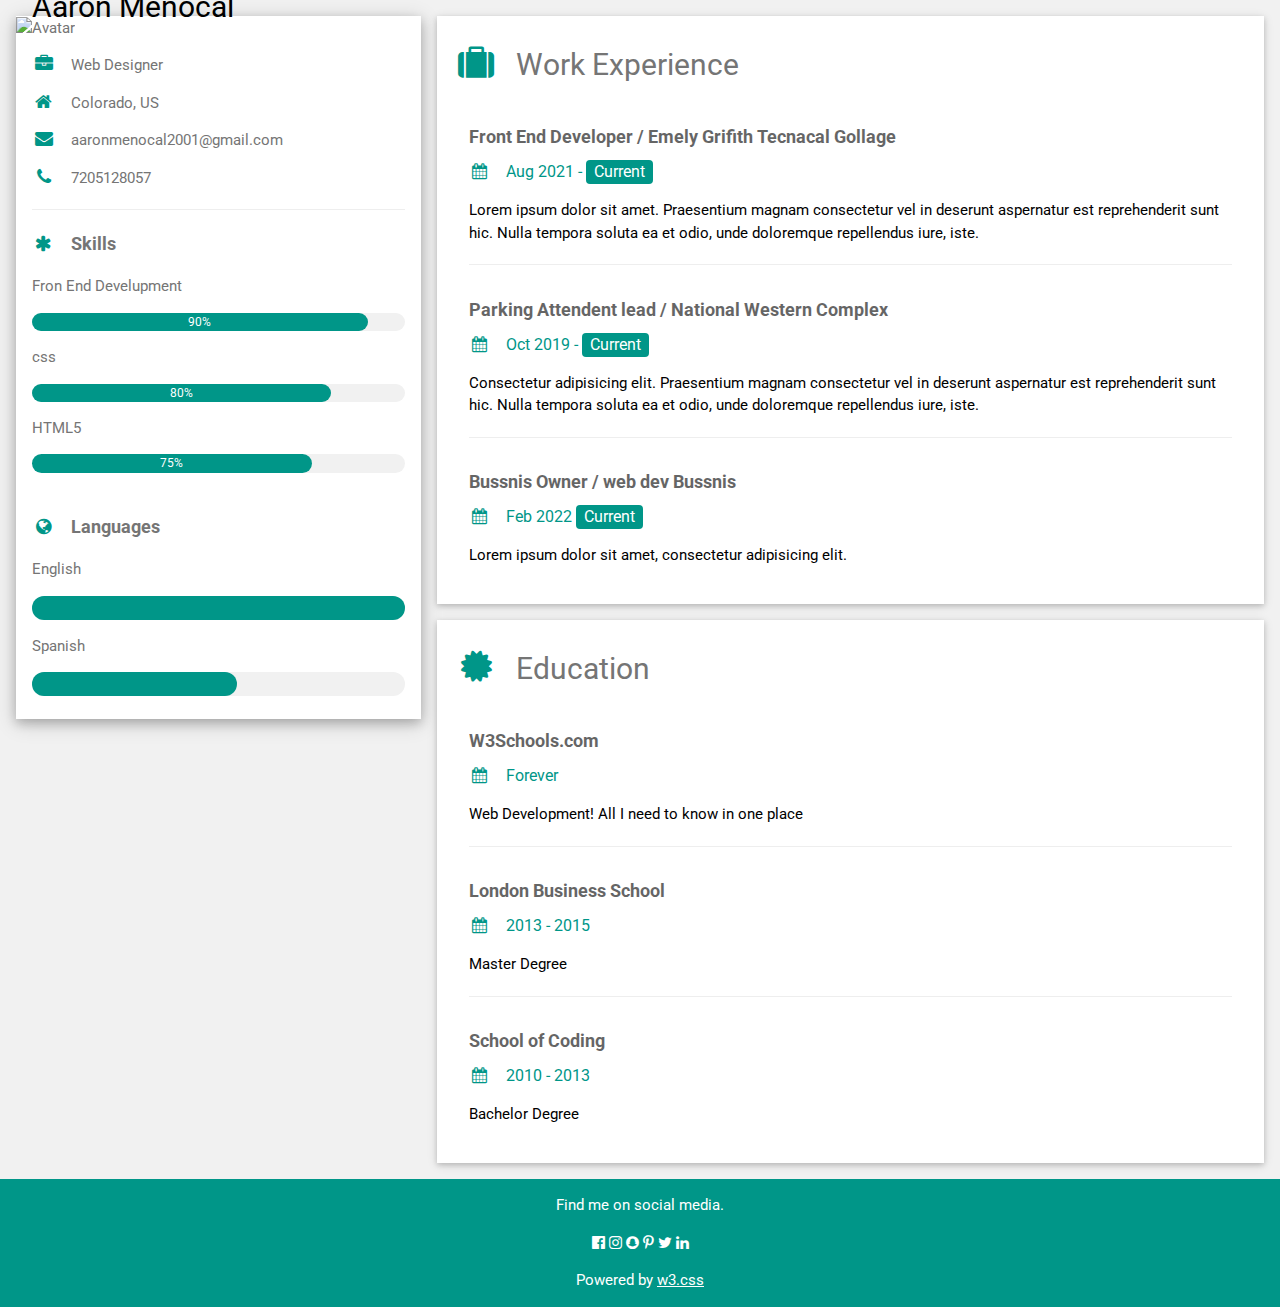
==== index.html @ d0caed88 "added content" ====
<!DOCTYPE html>
<html lang="en">
<head>
    <meta charset="UTF-8">
    <meta name="viewport" content="width=device-width, initial-scale=1">
<link rel="stylesheet" href="https://www.w3schools.com/w3css/4/w3.css">
<link rel='stylesheet' href='https://fonts.googleapis.com/css?family=Roboto'>
<link rel="stylesheet" href="https://cdnjs.cloudflare.com/ajax/libs/font-awesome/4.7.0/css/font-awesome.min.css">
<style>
html,body,h1,h2,h3,h4,h5,h6 {font-family: "Roboto", sans-serif}
</style>
    <meta http-equiv="X-UA-Compatible" content="IE=edge">
    <meta name="viewport" content="width=device-width, initial-scale=1.0">
    <title>Document</title>
</head>
<body>
    <body class="w3-light-grey">

        <!-- Page Container -->
        <div class="w3-content w3-margin-top" style="max-width:1400px;">
        
          <!-- The Grid -->
          <div class="w3-row-padding">
          
            <!-- Left Column -->
            <div class="w3-third">
            
              <div class="w3-white w3-text-grey w3-card-4">
                <div class="w3-display-container">
                  <img src="/w3images/avatar_hat.jpg" style="width:100%" alt="Avatar">
                  <div class="w3-display-bottomleft w3-container w3-text-black">
                    <h2>Aaron Menocal</h2>
                  </div>
                </div>
                <div class="w3-container">
                  <p><i class="fa fa-briefcase fa-fw w3-margin-right w3-large w3-text-teal"></i>Web Designer</p>
                  <p><i class="fa fa-home fa-fw w3-margin-right w3-large w3-text-teal"></i>Colorado, US</p>
                  <p><i class="fa fa-envelope fa-fw w3-margin-right w3-large w3-text-teal"></i>aaronmenocal2001@gmail.com</p>
                  <p><i class="fa fa-phone fa-fw w3-margin-right w3-large w3-text-teal"></i>7205128057</p>
                  <hr>
        
                  <p class="w3-large"><b><i class="fa fa-asterisk fa-fw w3-margin-right w3-text-teal"></i>Skills</b></p>
                  <p>Fron End Develupment</p>
                  <div class="w3-light-grey w3-round-xlarge w3-small">
                    <div class="w3-container w3-center w3-round-xlarge w3-teal" style="width:90%">90%</div>
                  </div>
                  <p>css</p>
                  <div class="w3-light-grey w3-round-xlarge w3-small">
                    <div class="w3-container w3-center w3-round-xlarge w3-teal" style="width:80%">
                      <div class="w3-center w3-text-white">80%</div>
                    </div>
                  </div>
                  <p>HTML5</p>
                  <div class="w3-light-grey w3-round-xlarge w3-small">
                    <div class="w3-container w3-center w3-round-xlarge w3-teal" style="width:75%">75%</div>
                  </div>
                  <!-- <p>Media</p>
                  <div class="w3-light-grey w3-round-xlarge w3-small">
                    <div class="w3-container w3-center w3-round-xlarge w3-teal" style="width:50%">50%</div>
                  </div> -->
                  <br>
        
                  <p class="w3-large w3-text-theme"><b><i class="fa fa-globe fa-fw w3-margin-right w3-text-teal"></i>Languages</b></p>
                  <p>English</p>
                  <div class="w3-light-grey w3-round-xlarge">
                    <div class="w3-round-xlarge w3-teal" style="height:24px;width:100%"></div>
                  </div>
                  <p>Spanish</p>
                  <div class="w3-light-grey w3-round-xlarge">
                    <div class="w3-round-xlarge w3-teal" style="height:24px;width:55%"></div>
                  </div>
                  <!-- <p>German</p>
                  <div class="w3-light-grey w3-round-xlarge">
                    <div class="w3-round-xlarge w3-teal" style="height:24px;width:25%"></div>
                  </div> -->
                  <br>
                </div>
              </div><br>
        
            <!-- End Left Column -->
            </div>
        
            <!-- Right Column -->
            <div class="w3-twothird">
            
              <div class="w3-container w3-card w3-white w3-margin-bottom">
                <h2 class="w3-text-grey w3-padding-16"><i class="fa fa-suitcase fa-fw w3-margin-right w3-xxlarge w3-text-teal"></i>Work Experience</h2>
                <div class="w3-container">
                  <h5 class="w3-opacity"><b>Front End Developer / Emely Grifith Tecnacal Gollage</b></h5>
                  <h6 class="w3-text-teal"><i class="fa fa-calendar fa-fw w3-margin-right"></i>Aug 2021 - <span class="w3-tag w3-teal w3-round">Current</span></h6>
                  <p>Lorem ipsum dolor sit amet. Praesentium magnam consectetur vel in deserunt aspernatur est reprehenderit sunt hic. Nulla tempora soluta ea et odio, unde doloremque repellendus iure, iste.</p>
                  <hr>
                </div>
                <div class="w3-container">
                  <h5 class="w3-opacity"><b>Parking Attendent lead / National Western Complex</b></h5>
                  <h6 class="w3-text-teal"><i class="fa fa-calendar fa-fw w3-margin-right"></i>Oct 2019 - <span class="w3-tag w3-teal w3-round">Current</span></h6>
                  <p>Consectetur adipisicing elit. Praesentium magnam consectetur vel in deserunt aspernatur est reprehenderit sunt hic. Nulla tempora soluta ea et odio, unde doloremque repellendus iure, iste.</p>
                  <hr>
                </div>
                <div class="w3-container">
                  <h5 class="w3-opacity"><b>Bussnis Owner / web dev Bussnis</b></h5>
                  <h6 class="w3-text-teal"><i class="fa fa-calendar fa-fw w3-margin-right"></i>Feb 2022 <span class="w3-tag w3-teal w3-round">Current</span></h6>
                  <p>Lorem ipsum dolor sit amet, consectetur adipisicing elit. </p><br>
                </div>
              </div>
        
              <div class="w3-container w3-card w3-white">
                <h2 class="w3-text-grey w3-padding-16"><i class="fa fa-certificate fa-fw w3-margin-right w3-xxlarge w3-text-teal"></i>Education</h2>
                <div class="w3-container">
                  <h5 class="w3-opacity"><b>W3Schools.com</b></h5>
                  <h6 class="w3-text-teal"><i class="fa fa-calendar fa-fw w3-margin-right"></i>Forever</h6>
                  <p>Web Development! All I need to know in one place</p>
                  <hr>
                </div>
                <div class="w3-container">
                  <h5 class="w3-opacity"><b>London Business School</b></h5>
                  <h6 class="w3-text-teal"><i class="fa fa-calendar fa-fw w3-margin-right"></i>2013 - 2015</h6>
                  <p>Master Degree</p>
                  <hr>
                </div>
                <div class="w3-container">
                  <h5 class="w3-opacity"><b>School of Coding</b></h5>
                  <h6 class="w3-text-teal"><i class="fa fa-calendar fa-fw w3-margin-right"></i>2010 - 2013</h6>
                  <p>Bachelor Degree</p><br>
                </div>
              </div>
        
            <!-- End Right Column -->
            </div>
            
          <!-- End Grid -->
          </div>
          
          <!-- End Page Container -->
        </div>
        
        <footer class="w3-container w3-teal w3-center w3-margin-top">
          <p>Find me on social media.</p>
          <i class="fa fa-facebook-official w3-hover-opacity"></i>
          <i class="fa fa-instagram w3-hover-opacity"></i>
          <i class="fa fa-snapchat w3-hover-opacity"></i>
          <i class="fa fa-pinterest-p w3-hover-opacity"></i>
          <i class="fa fa-twitter w3-hover-opacity"></i>
          <i class="fa fa-linkedin w3-hover-opacity"></i>
          <p>Powered by <a href="https://www.w3schools.com/w3css/default.asp" target="_blank">w3.css</a></p>
        </footer>
</body>
</html>
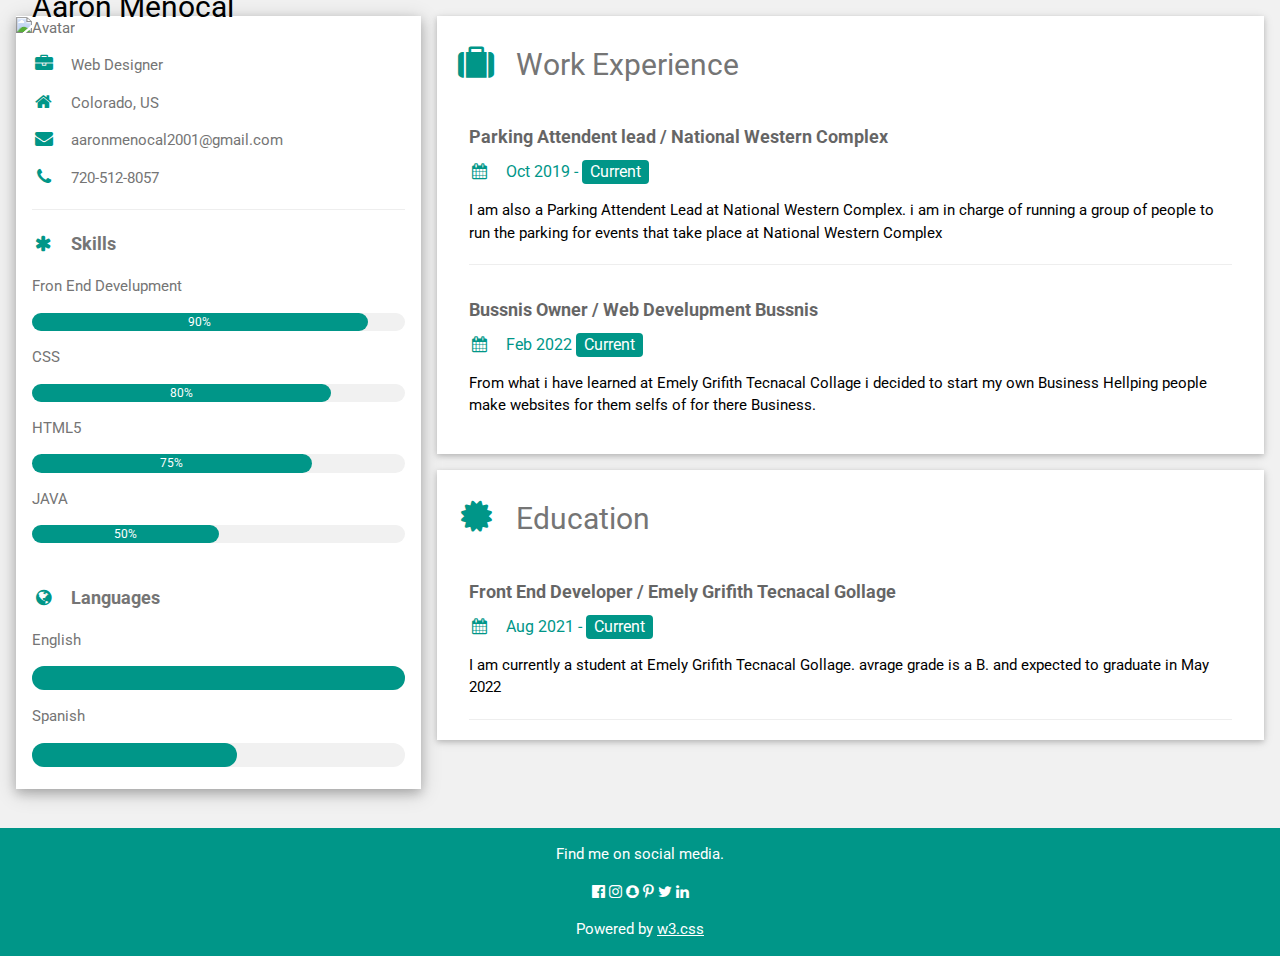
==== commit 454f1627: "add content" ====
--- a/index.html
+++ b/index.html
@@ -36,7 +36,7 @@
                   <p><i class="fa fa-briefcase fa-fw w3-margin-right w3-large w3-text-teal"></i>Web Designer</p>
                   <p><i class="fa fa-home fa-fw w3-margin-right w3-large w3-text-teal"></i>Colorado, US</p>
                   <p><i class="fa fa-envelope fa-fw w3-margin-right w3-large w3-text-teal"></i>aaronmenocal2001@gmail.com</p>
-                  <p><i class="fa fa-phone fa-fw w3-margin-right w3-large w3-text-teal"></i>7205128057</p>
+                  <p><i class="fa fa-phone fa-fw w3-margin-right w3-large w3-text-teal"></i>720-512-8057</p>
                   <hr>
         
                   <p class="w3-large"><b><i class="fa fa-asterisk fa-fw w3-margin-right w3-text-teal"></i>Skills</b></p>
@@ -44,7 +44,7 @@
                   <div class="w3-light-grey w3-round-xlarge w3-small">
                     <div class="w3-container w3-center w3-round-xlarge w3-teal" style="width:90%">90%</div>
                   </div>
-                  <p>css</p>
+                  <p>CSS</p>
                   <div class="w3-light-grey w3-round-xlarge w3-small">
                     <div class="w3-container w3-center w3-round-xlarge w3-teal" style="width:80%">
                       <div class="w3-center w3-text-white">80%</div>
@@ -54,10 +54,10 @@
                   <div class="w3-light-grey w3-round-xlarge w3-small">
                     <div class="w3-container w3-center w3-round-xlarge w3-teal" style="width:75%">75%</div>
                   </div>
-                  <!-- <p>Media</p>
+                  <p>JAVA</p>
                   <div class="w3-light-grey w3-round-xlarge w3-small">
                     <div class="w3-container w3-center w3-round-xlarge w3-teal" style="width:50%">50%</div>
-                  </div> -->
+                  </div>
                   <br>
         
                   <p class="w3-large w3-text-theme"><b><i class="fa fa-globe fa-fw w3-margin-right w3-text-teal"></i>Languages</b></p>
@@ -85,34 +85,34 @@
             
               <div class="w3-container w3-card w3-white w3-margin-bottom">
                 <h2 class="w3-text-grey w3-padding-16"><i class="fa fa-suitcase fa-fw w3-margin-right w3-xxlarge w3-text-teal"></i>Work Experience</h2>
-                <div class="w3-container">
+                <!-- <div class="w3-container">
                   <h5 class="w3-opacity"><b>Front End Developer / Emely Grifith Tecnacal Gollage</b></h5>
                   <h6 class="w3-text-teal"><i class="fa fa-calendar fa-fw w3-margin-right"></i>Aug 2021 - <span class="w3-tag w3-teal w3-round">Current</span></h6>
-                  <p>Lorem ipsum dolor sit amet. Praesentium magnam consectetur vel in deserunt aspernatur est reprehenderit sunt hic. Nulla tempora soluta ea et odio, unde doloremque repellendus iure, iste.</p>
+                  <p>I am currently a student at Emely Grifith Tecnacal Gollage. avrage grade is a B. and expected to graduate in May 2022 </p>
+                  <hr>
+                </div> -->
+                <div class="w3-container">
+                  <h5 class="w3-opacity"><b>Parking Attendent lead / National Western Complex</b></h5>
+                  <h6 class="w3-text-teal"><i class="fa fa-calendar fa-fw w3-margin-right"></i>Oct 2019 - <span class="w3-tag w3-teal w3-round">Current</span></h6>
+                  <p>I am also a Parking Attendent Lead at  National Western Complex. i am in charge of running a group of people to run the parking for events that take place at National Western Complex  </p>
                   <hr>
                 </div>
                 <div class="w3-container">
-                  <h5 class="w3-opacity"><b>Parking Attendent lead / National Western Complex</b></h5>
-                  <h6 class="w3-text-teal"><i class="fa fa-calendar fa-fw w3-margin-right"></i>Oct 2019 - <span class="w3-tag w3-teal w3-round">Current</span></h6>
-                  <p>Consectetur adipisicing elit. Praesentium magnam consectetur vel in deserunt aspernatur est reprehenderit sunt hic. Nulla tempora soluta ea et odio, unde doloremque repellendus iure, iste.</p>
-                  <hr>
-                </div>
-                <div class="w3-container">
-                  <h5 class="w3-opacity"><b>Bussnis Owner / web dev Bussnis</b></h5>
+                  <h5 class="w3-opacity"><b>Bussnis Owner / Web Develupment Bussnis</b></h5>
                   <h6 class="w3-text-teal"><i class="fa fa-calendar fa-fw w3-margin-right"></i>Feb 2022 <span class="w3-tag w3-teal w3-round">Current</span></h6>
-                  <p>Lorem ipsum dolor sit amet, consectetur adipisicing elit. </p><br>
+                  <p>From what i have learned at Emely Grifith Tecnacal Collage i decided to start my own Business Hellping people make websites for them selfs of for there Business. </p><br>
                 </div>
               </div>
         
               <div class="w3-container w3-card w3-white">
                 <h2 class="w3-text-grey w3-padding-16"><i class="fa fa-certificate fa-fw w3-margin-right w3-xxlarge w3-text-teal"></i>Education</h2>
                 <div class="w3-container">
-                  <h5 class="w3-opacity"><b>W3Schools.com</b></h5>
-                  <h6 class="w3-text-teal"><i class="fa fa-calendar fa-fw w3-margin-right"></i>Forever</h6>
-                  <p>Web Development! All I need to know in one place</p>
+                  <h5 class="w3-opacity"><b>Front End Developer / Emely Grifith Tecnacal Gollage</b></h5>
+                  <h6 class="w3-text-teal"><i class="fa fa-calendar fa-fw w3-margin-right"></i>Aug 2021 - <span class="w3-tag w3-teal w3-round">Current</span></h6>
+                  <p>I am currently a student at Emely Grifith Tecnacal Gollage. avrage grade is a B. and expected to graduate in May 2022 </p>
                   <hr>
                 </div>
-                <div class="w3-container">
+                <!-- <div class="w3-container">
                   <h5 class="w3-opacity"><b>London Business School</b></h5>
                   <h6 class="w3-text-teal"><i class="fa fa-calendar fa-fw w3-margin-right"></i>2013 - 2015</h6>
                   <p>Master Degree</p>
@@ -122,7 +122,7 @@
                   <h5 class="w3-opacity"><b>School of Coding</b></h5>
                   <h6 class="w3-text-teal"><i class="fa fa-calendar fa-fw w3-margin-right"></i>2010 - 2013</h6>
                   <p>Bachelor Degree</p><br>
-                </div>
+                </div> -->
               </div>
         
             <!-- End Right Column -->
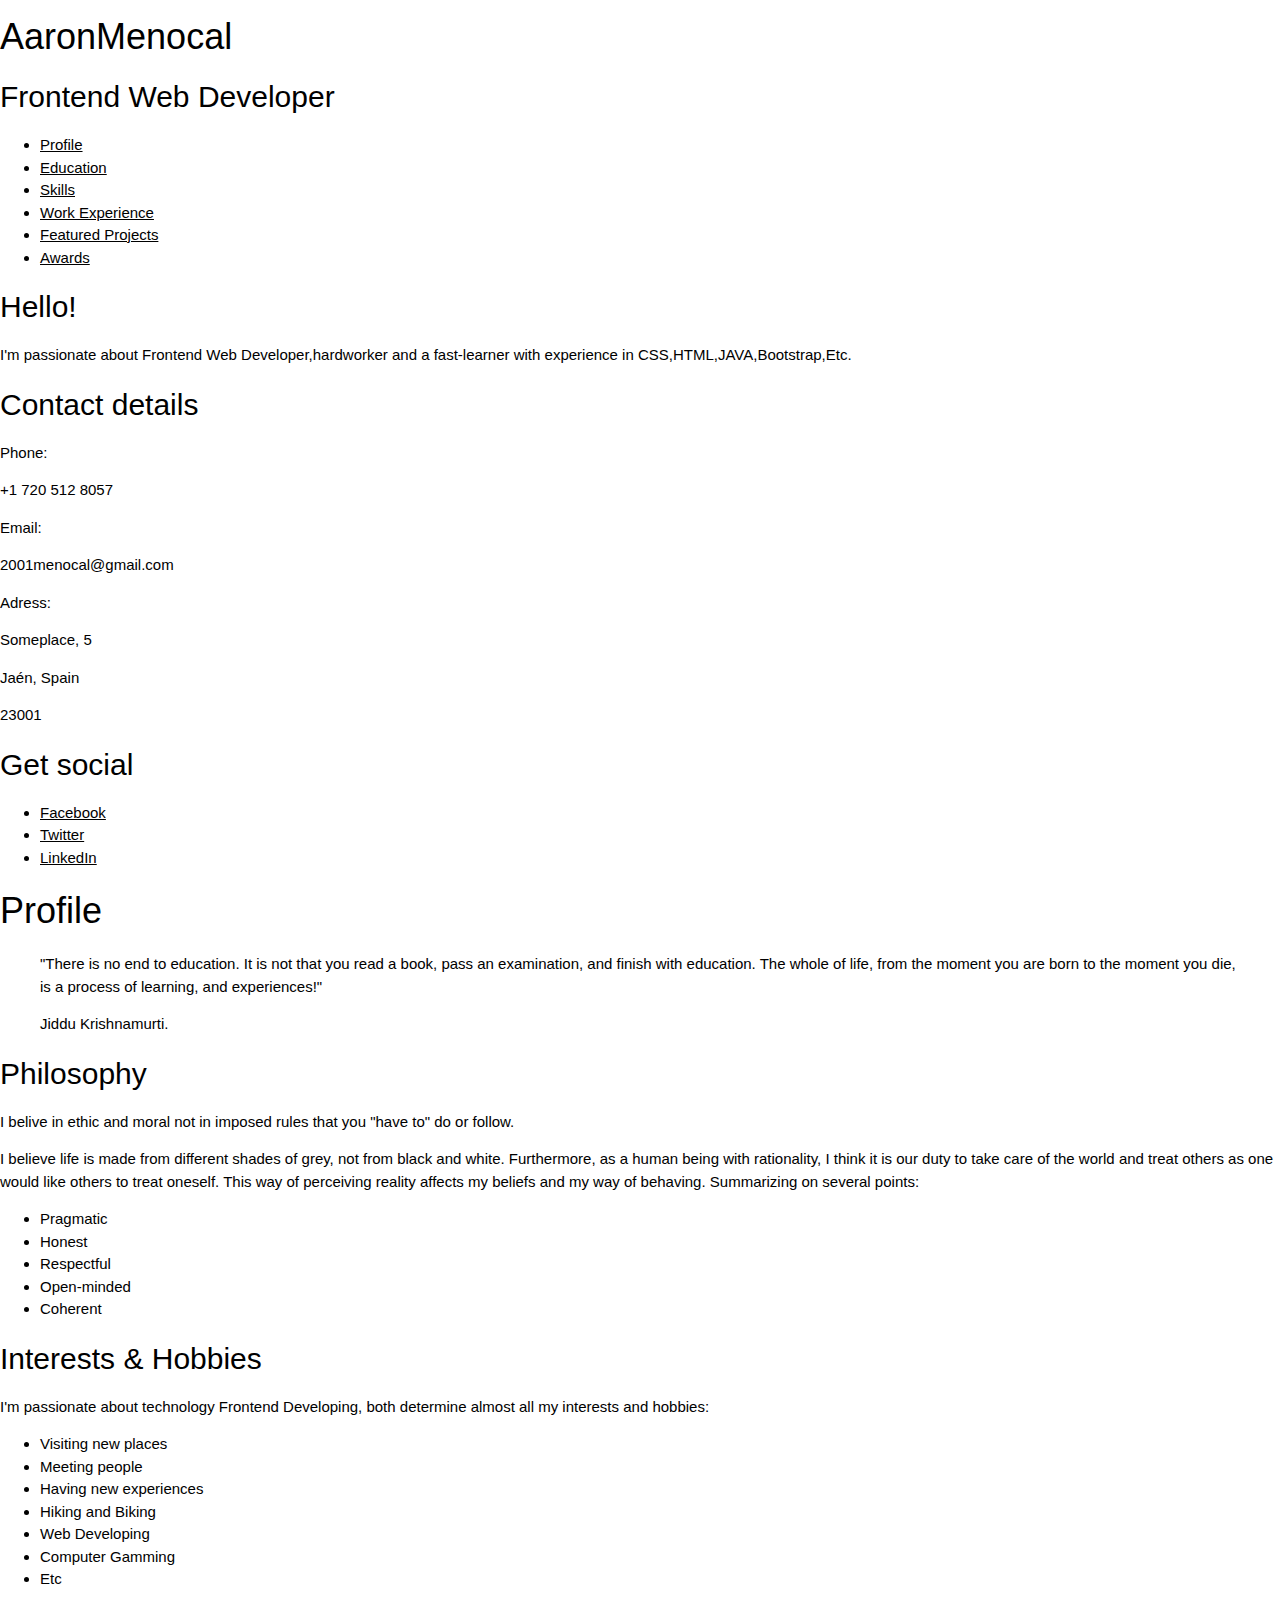
==== commit 42a8328d: "add" ====
--- a/index.html
+++ b/index.html
@@ -6,143 +6,129 @@
 <link rel="stylesheet" href="https://www.w3schools.com/w3css/4/w3.css">
 <link rel='stylesheet' href='https://fonts.googleapis.com/css?family=Roboto'>
 <link rel="stylesheet" href="https://cdnjs.cloudflare.com/ajax/libs/font-awesome/4.7.0/css/font-awesome.min.css">
-<style>
+<link rel="stylesheet" href="style.css">
+<link href='https://fonts.googleapis.com/css?family=Lato:300,300italic,400,400italic' rel='stylesheet' type='text/css'>
+<!-- <style>
 html,body,h1,h2,h3,h4,h5,h6 {font-family: "Roboto", sans-serif}
-</style>
+</style> -->
     <meta http-equiv="X-UA-Compatible" content="IE=edge">
     <meta name="viewport" content="width=device-width, initial-scale=1.0">
     <title>Document</title>
 </head>
 <body>
-    <body class="w3-light-grey">
+  <link href='https://fonts.googleapis.com/css?family=Lato:300,300italic,400,400italic' rel='stylesheet' type='text/css'>
 
-        <!-- Page Container -->
-        <div class="w3-content w3-margin-top" style="max-width:1400px;">
-        
-          <!-- The Grid -->
-          <div class="w3-row-padding">
-          
-            <!-- Left Column -->
-            <div class="w3-third">
-            
-              <div class="w3-white w3-text-grey w3-card-4">
-                <div class="w3-display-container">
-                  <img src="/w3images/avatar_hat.jpg" style="width:100%" alt="Avatar">
-                  <div class="w3-display-bottomleft w3-container w3-text-black">
-                    <h2>Aaron Menocal</h2>
-                  </div>
-                </div>
-                <div class="w3-container">
-                  <p><i class="fa fa-briefcase fa-fw w3-margin-right w3-large w3-text-teal"></i>Web Designer</p>
-                  <p><i class="fa fa-home fa-fw w3-margin-right w3-large w3-text-teal"></i>Colorado, US</p>
-                  <p><i class="fa fa-envelope fa-fw w3-margin-right w3-large w3-text-teal"></i>aaronmenocal2001@gmail.com</p>
-                  <p><i class="fa fa-phone fa-fw w3-margin-right w3-large w3-text-teal"></i>720-512-8057</p>
-                  <hr>
-        
-                  <p class="w3-large"><b><i class="fa fa-asterisk fa-fw w3-margin-right w3-text-teal"></i>Skills</b></p>
-                  <p>Fron End Develupment</p>
-                  <div class="w3-light-grey w3-round-xlarge w3-small">
-                    <div class="w3-container w3-center w3-round-xlarge w3-teal" style="width:90%">90%</div>
-                  </div>
-                  <p>CSS</p>
-                  <div class="w3-light-grey w3-round-xlarge w3-small">
-                    <div class="w3-container w3-center w3-round-xlarge w3-teal" style="width:80%">
-                      <div class="w3-center w3-text-white">80%</div>
-                    </div>
-                  </div>
-                  <p>HTML5</p>
-                  <div class="w3-light-grey w3-round-xlarge w3-small">
-                    <div class="w3-container w3-center w3-round-xlarge w3-teal" style="width:75%">75%</div>
-                  </div>
-                  <p>JAVA</p>
-                  <div class="w3-light-grey w3-round-xlarge w3-small">
-                    <div class="w3-container w3-center w3-round-xlarge w3-teal" style="width:50%">50%</div>
-                  </div>
-                  <br>
-        
-                  <p class="w3-large w3-text-theme"><b><i class="fa fa-globe fa-fw w3-margin-right w3-text-teal"></i>Languages</b></p>
-                  <p>English</p>
-                  <div class="w3-light-grey w3-round-xlarge">
-                    <div class="w3-round-xlarge w3-teal" style="height:24px;width:100%"></div>
-                  </div>
-                  <p>Spanish</p>
-                  <div class="w3-light-grey w3-round-xlarge">
-                    <div class="w3-round-xlarge w3-teal" style="height:24px;width:55%"></div>
-                  </div>
-                  <!-- <p>German</p>
-                  <div class="w3-light-grey w3-round-xlarge">
-                    <div class="w3-round-xlarge w3-teal" style="height:24px;width:25%"></div>
-                  </div> -->
-                  <br>
-                </div>
-              </div><br>
-        
-            <!-- End Left Column -->
-            </div>
-        
-            <!-- Right Column -->
-            <div class="w3-twothird">
-            
-              <div class="w3-container w3-card w3-white w3-margin-bottom">
-                <h2 class="w3-text-grey w3-padding-16"><i class="fa fa-suitcase fa-fw w3-margin-right w3-xxlarge w3-text-teal"></i>Work Experience</h2>
-                <!-- <div class="w3-container">
-                  <h5 class="w3-opacity"><b>Front End Developer / Emely Grifith Tecnacal Gollage</b></h5>
-                  <h6 class="w3-text-teal"><i class="fa fa-calendar fa-fw w3-margin-right"></i>Aug 2021 - <span class="w3-tag w3-teal w3-round">Current</span></h6>
-                  <p>I am currently a student at Emely Grifith Tecnacal Gollage. avrage grade is a B. and expected to graduate in May 2022 </p>
-                  <hr>
-                </div> -->
-                <div class="w3-container">
-                  <h5 class="w3-opacity"><b>Parking Attendent lead / National Western Complex</b></h5>
-                  <h6 class="w3-text-teal"><i class="fa fa-calendar fa-fw w3-margin-right"></i>Oct 2019 - <span class="w3-tag w3-teal w3-round">Current</span></h6>
-                  <p>I am also a Parking Attendent Lead at  National Western Complex. i am in charge of running a group of people to run the parking for events that take place at National Western Complex  </p>
-                  <hr>
-                </div>
-                <div class="w3-container">
-                  <h5 class="w3-opacity"><b>Bussnis Owner / Web Develupment Bussnis</b></h5>
-                  <h6 class="w3-text-teal"><i class="fa fa-calendar fa-fw w3-margin-right"></i>Feb 2022 <span class="w3-tag w3-teal w3-round">Current</span></h6>
-                  <p>From what i have learned at Emely Grifith Tecnacal Collage i decided to start my own Business Hellping people make websites for them selfs of for there Business. </p><br>
-                </div>
-              </div>
-        
-              <div class="w3-container w3-card w3-white">
-                <h2 class="w3-text-grey w3-padding-16"><i class="fa fa-certificate fa-fw w3-margin-right w3-xxlarge w3-text-teal"></i>Education</h2>
-                <div class="w3-container">
-                  <h5 class="w3-opacity"><b>Front End Developer / Emely Grifith Tecnacal Gollage</b></h5>
-                  <h6 class="w3-text-teal"><i class="fa fa-calendar fa-fw w3-margin-right"></i>Aug 2021 - <span class="w3-tag w3-teal w3-round">Current</span></h6>
-                  <p>I am currently a student at Emely Grifith Tecnacal Gollage. avrage grade is a B. and expected to graduate in May 2022 </p>
-                  <hr>
-                </div>
-                <!-- <div class="w3-container">
-                  <h5 class="w3-opacity"><b>London Business School</b></h5>
-                  <h6 class="w3-text-teal"><i class="fa fa-calendar fa-fw w3-margin-right"></i>2013 - 2015</h6>
-                  <p>Master Degree</p>
-                  <hr>
-                </div>
-                <div class="w3-container">
-                  <h5 class="w3-opacity"><b>School of Coding</b></h5>
-                  <h6 class="w3-text-teal"><i class="fa fa-calendar fa-fw w3-margin-right"></i>2010 - 2013</h6>
-                  <p>Bachelor Degree</p><br>
-                </div> -->
-              </div>
-        
-            <!-- End Right Column -->
-            </div>
-            
-          <!-- End Grid -->
+  <!-- MAIN CONTAINER -->
+      <div id="main_container">
+        <!-- HEADER -->
+        <div id="header">
+          <!-- LOGOTYPE/NAME -->
+          <div class="header_logotype_container">
+            <h1 class="logotype_name">Aaron<span class="purple">Menocal</span></h1>
+            <h2 class="logotype_occupation">Frontend Web Developer</h2>
+          </div>
+          <!-- MAIN MENU -->
+          <div class="header_menu_container">
+            <ul class="download_print_buttons horizontal_list">
+              <!-- <li><a href="#"><span class="icon entypo-download"></span>Download CV</a></li>
+              <li><a href="#"><span class="icon entypo-print"></span>Print CV</a></li> -->
+            </ul>
+            <div class="clear"></div>
+            <ul class="header_menu horizontal_list">
+              <li><a class="no_border purple" href="index.html">Profile</a></li>
+              <li><a href="education.html">Education</a></li>
+              <li><a href="skills.html">Skills</a></li>
+              <li><a href="workexp.html">Work Experience</a></li>
+              <li><a href="feature.html">Featured Projects</a></li>
+              <li><a href="#">Awards</a></li>
+            </ul>
+          </div>
+        </div>
+        <!-- LEFT COL -->
+        <div id="left_col">
+          <div class="profile_frame">
+            <div class="profile_picture"></div>
+            <!-- <img src="images/javier_latorre.jpg" alt="profile picture"> -->
+          </div>
+          <div class="hello_content">
+            <h2>Hello!</h2>
+            <p>I'm passionate about Frontend Web Developer,hardworker and a fast-learner with experience in CSS,HTML,JAVA,Bootstrap,Etc.</p>
+          </div>
+          <div class="contact_details_content">
+            <h2>Contact details</h2>
+            <p class="purple">Phone:</p>
+            <p>+1 720 512 8057</p>
+            <p class="purple">Email:</p>
+            <p>2001menocal@gmail.com</p>
+            <p class="purple">Adress:</p>
+            <p>Someplace, 5</p>
+            <p>Jaén, Spain</p>
+            <p>23001</p>
+          </div>
+          <div class="get_social_content">
+            <h2>Get social</h2>
+            <ul class="social_icons horizontal_list">
+              <li><a class="facebook" href="https://www.facebook.com/profile.php?viewas=100000686899395&id=100073383754857"><span class="entypo-facebook-circled"></span><span class="invisible">Facebook</span></a></li>
+              <li><a class="twitter" href="https://twitter.com/jlalovi"><span class="entypo-twitter-circled"></span><span class="invisible">Twitter</span></a></li>
+              <li><a class="linkedin" href="https://www.linkedin.com/in/jlalovi/en"><span class="entypo-linkedin-circled"></span><span class="invisible">LinkedIn</span></a></li>
+            </ul>
+          </div>
+        </div>
+        <!-- PROFILE CONTENT -->
+        <div id="content_container">				
+          <div class="block">
+            <h1>Profile</h1>
+            <blockquote class="profile_quote">
+              <p>"There is no end to education. It is not that you read a book, pass an examination, and finish with education. The whole of life, from the moment you are born to the moment you die, is a process of learning, and experiences!"</p>
+              <p>Jiddu Krishnamurti.</p>
+              <span class="entypo-quote"></span>
+            </blockquote>
           </div>
           
-          <!-- End Page Container -->
+          <div class="horizontal_line">
+            <div class="line_left"></div>
+            <div class="left_circle"></div>
+            <div class="central_circle"></div>
+            <div class="right_circle"></div>
+            <div class="line_right"></div>
+          </div>
+          <div class="block">
+            <h2>Philosophy</h2>
+            <p>I belive in ethic and moral not in imposed rules that you "have to" do or follow.</p>
+            <div class="philosophy_content">
+              <p>I believe life is made from different shades of grey, not from black and white. Furthermore, as a human being with rationality, I think it is our duty to take care of the world and treat others as one would like others to treat oneself. This way of perceiving reality affects my beliefs and my way of behaving. Summarizing on several points:</p>
+              <ul>
+                <li>Pragmatic</li>
+                <li>Honest</li>
+                <li>Respectful</li>
+                <li>Open-minded</li>
+                <li>Coherent</li>
+              </ul>
+              <div class="clear"></div>
+            </div>
+          </div>
+          <div class="horizontal_line">
+            <div class="line_left"></div>
+            <div class="left_circle"></div>
+            <div class="central_circle"></div>
+            <div class="right_circle"></div>
+            <div class="line_right"></div>
+          </div>
+          <div class="last block">
+            <h2>Interests & Hobbies</h2>
+            <p>I'm passionate about technology Frontend Developing, both determine almost all my interests and hobbies:</p>
+            <ul>
+              <li>Visiting new places</li>
+              <li>Meeting people</li>
+              <li>Having new experiences</li>
+              <li>Hiking and Biking</li>
+              <li>Web Developing</li>
+              <li>Computer Gamming</li>
+              <li>Etc</li>
+            </ul>
+          </div>
         </div>
-        
-        <footer class="w3-container w3-teal w3-center w3-margin-top">
-          <p>Find me on social media.</p>
-          <i class="fa fa-facebook-official w3-hover-opacity"></i>
-          <i class="fa fa-instagram w3-hover-opacity"></i>
-          <i class="fa fa-snapchat w3-hover-opacity"></i>
-          <i class="fa fa-pinterest-p w3-hover-opacity"></i>
-          <i class="fa fa-twitter w3-hover-opacity"></i>
-          <i class="fa fa-linkedin w3-hover-opacity"></i>
-          <p>Powered by <a href="https://www.w3schools.com/w3css/default.asp" target="_blank">w3.css</a></p>
-        </footer>
+        <div class="clear"></div>
+        <!-- FOOTER -->
 </body>
 </html>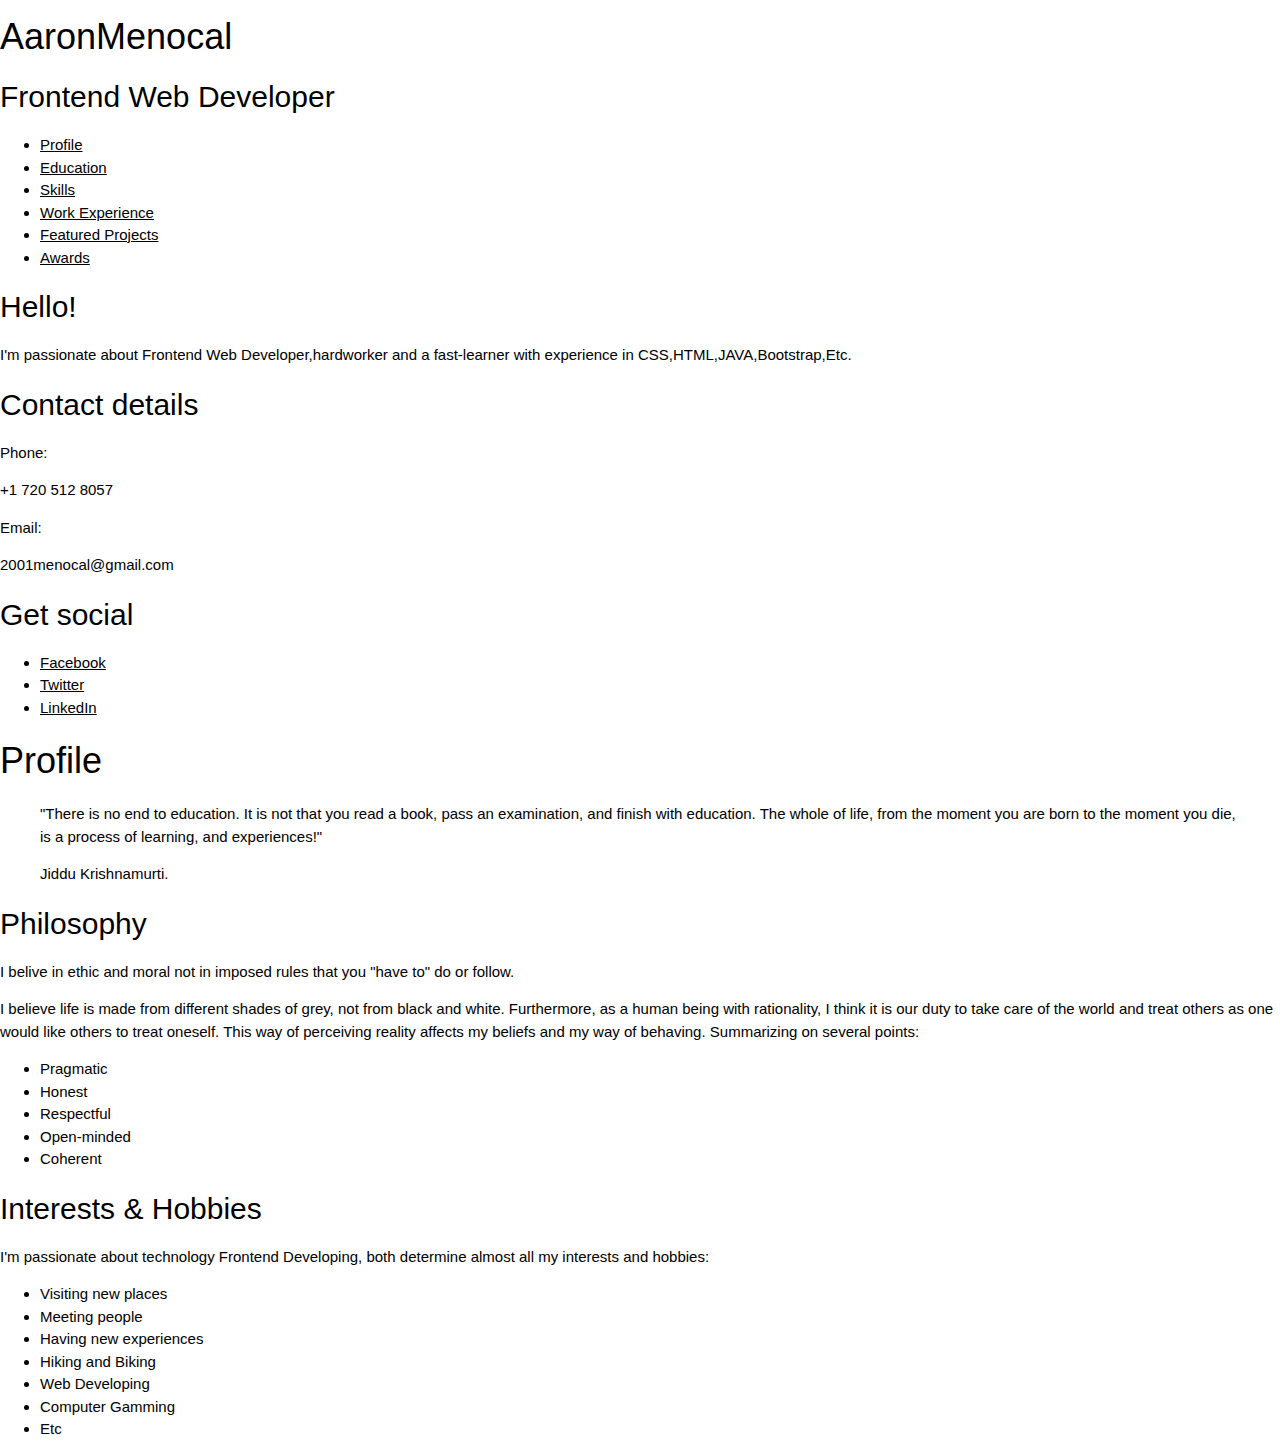
==== commit 97b54818: "add" ====
--- a/index.html
+++ b/index.html
@@ -60,10 +60,6 @@
             <p>+1 720 512 8057</p>
             <p class="purple">Email:</p>
             <p>2001menocal@gmail.com</p>
-            <p class="purple">Adress:</p>
-            <p>Someplace, 5</p>
-            <p>Jaén, Spain</p>
-            <p>23001</p>
           </div>
           <div class="get_social_content">
             <h2>Get social</h2>
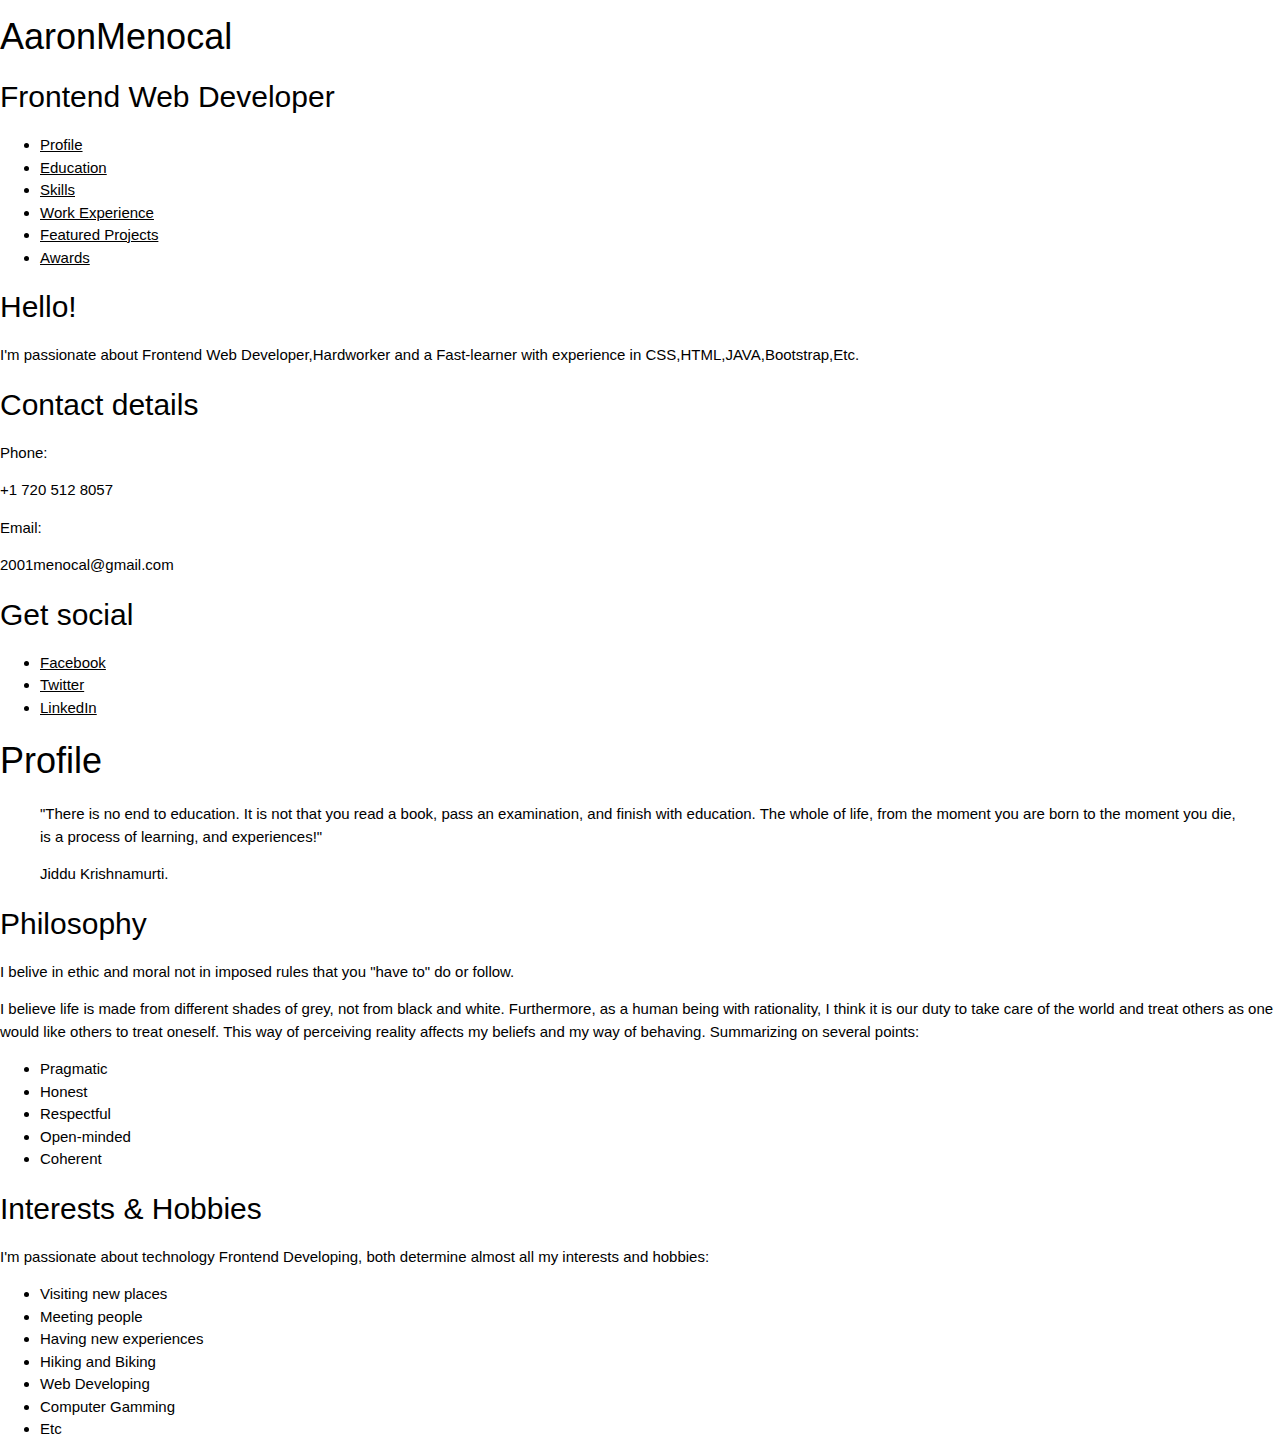
==== commit 9583397a: "add" ====
--- a/index.html
+++ b/index.html
@@ -52,7 +52,7 @@
           </div>
           <div class="hello_content">
             <h2>Hello!</h2>
-            <p>I'm passionate about Frontend Web Developer,hardworker and a fast-learner with experience in CSS,HTML,JAVA,Bootstrap,Etc.</p>
+            <p>I'm passionate about Frontend Web Developer,Hardworker and a Fast-learner with experience in CSS,HTML,JAVA,Bootstrap,Etc.</p>
           </div>
           <div class="contact_details_content">
             <h2>Contact details</h2>
